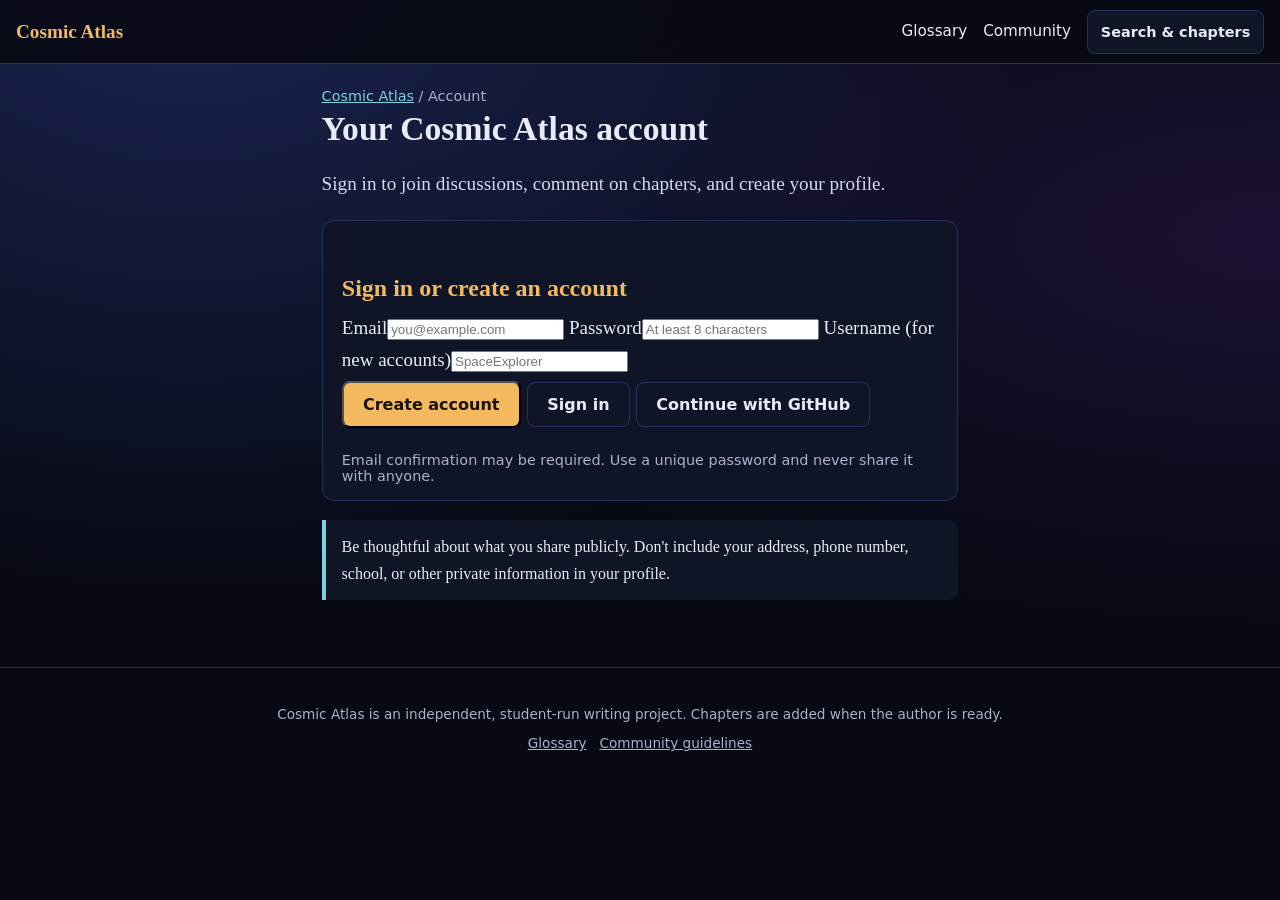
==== account.html @ 7e74278d "Add account sign-up and sign-in page" ====
<!doctype html>
<html lang="en"><head><meta charset="utf-8"><meta name="viewport" content="width=device-width,initial-scale=1"><title>Account | Cosmic Atlas</title><meta name="theme-color" content="#070a14"><link rel="stylesheet" href="style.css"></head><body>
<header id="top"></header><main>
<p class="crumb"><a href="index.html">Cosmic Atlas</a> / Account</p>
<h1>Your Cosmic Atlas account</h1>
<p class="lede">Sign in to join discussions, comment on chapters, and create your profile.</p>
<div class="box warn" id="config-warning" hidden>Account services are not configured yet. The site owner must create a Supabase project and add its public URL and publishable key in <code>supabase-config.js</code>, then run the database setup SQL.</div>
<section class="card" id="auth-panel">
<h2>Sign in or create an account</h2>
<label for="email">Email</label><input id="email" type="email" autocomplete="email" required placeholder="you@example.com">
<label for="password">Password</label><input id="password" type="password" autocomplete="current-password" minlength="8" required placeholder="At least 8 characters">
<label for="username">Username (for new accounts)</label><input id="username" type="text" autocomplete="nickname" maxlength="24" placeholder="SpaceExplorer">
<div class="actions"><button class="btn" id="signup" type="button">Create account</button><button class="btn alt" id="login" type="button">Sign in</button><button class="btn alt" id="github-login" type="button">Continue with GitHub</button></div>
<p id="auth-message" role="status" aria-live="polite"></p>
<p class="meta">Email confirmation may be required. Use a unique password and never share it with anyone.</p>
</section>
<section class="card" id="profile-panel" hidden>
<h2>Your profile</h2><p id="signed-in-as"></p>
<label for="profile-username">Public username</label><input id="profile-username" maxlength="24" autocomplete="nickname">
<label for="bio">Short bio</label><textarea id="bio" maxlength="240" rows="3" placeholder="What do you enjoy exploring in astronomy?"></textarea>
<div class="actions"><button class="btn" id="save-profile" type="button">Save profile</button><button class="btn alt" id="signout" type="button">Sign out</button></div><p id="profile-message" role="status" aria-live="polite"></p>
</section>
<div class="box">Be thoughtful about what you share publicly. Don't include your address, phone number, school, or other private information in your profile.</div>
</main><footer id="foot"></footer>
<script src="data.js"></script><script src="app.js"></script><script src="supabase-config.js"></script><script type="module" src="account.js"></script></body></html>
---- style.css ----
:root{--bg:#070a14;--panel:#0f1527;--line:#27325a;--text:#e9ecf6;--mute:#a9b2cb;--amber:#f3b95f;--cyan:#7fd0e0;--green:#8fe3a2;--violet:#c3b3ff}
*{box-sizing:border-box}
html{-webkit-text-size-adjust:100%}
@media(prefers-reduced-motion:no-preference){html{scroll-behavior:smooth}}
body{margin:0;background-color:var(--bg);background-image:radial-gradient(ellipse at 15% -10%,#1c2656 0,transparent 55%),radial-gradient(ellipse at 100% 30%,#1a1233 0,transparent 50%);background-repeat:no-repeat;color:var(--text);font:18px/1.7 Georgia,"Times New Roman",serif}
a{color:var(--cyan)}a:hover{color:var(--amber)}
:focus-visible{outline:3px solid var(--amber);outline-offset:2px}
.sr{position:absolute;left:-9999px}
header#top{position:sticky;top:0;z-index:10;display:flex;flex-wrap:wrap;align-items:center;gap:.6rem 1rem;padding:.6rem 1rem;background:#070a14ee;border-bottom:1px solid var(--line);font-family:system-ui,sans-serif}
.brand{font:700 1.2rem Georgia,serif;color:var(--amber);text-decoration:none;margin-right:auto}
.links{display:flex;gap:1rem;font-size:.95rem}.links a{color:var(--text);text-decoration:none}.links a:hover{color:var(--amber)}
#mb{font:600 .9rem system-ui,sans-serif;color:var(--text);background:var(--panel);border:1px solid var(--line);border-radius:8px;padding:.5rem .8rem;min-height:44px}
#menu{flex-basis:100%;max-height:75vh;overflow:auto;padding:.5rem 0 1rem}
#menu[hidden]{display:none}
#q{width:100%;font:1rem system-ui,sans-serif;padding:.7rem;border-radius:8px;border:1px solid var(--line);background:var(--panel);color:var(--text)}
#res{list-style:none;padding:0;margin:.5rem 0}#res li{padding:.4rem 0;border-bottom:1px solid var(--line);font-size:.95rem}#res small{color:var(--mute)}
#parts details{border-top:1px solid var(--line);padding:.3rem 0}#parts summary{cursor:pointer;font-weight:600;padding:.5rem 0;min-height:44px}
#parts ul{list-style:none;margin:0 0 .5rem;padding-left:.8rem;font-size:.95rem}#parts li{padding:.3rem 0}.soon{color:var(--mute)}
main{max-width:42rem;margin:0 auto;padding:1.5rem 1.1rem 3rem}
h1{font-size:2.1rem;line-height:1.2;margin:.3rem 0 .6rem}
h2{font-size:1.5rem;line-height:1.3;margin:2.2rem 0 .5rem;color:var(--amber)}
.crumb,.meta{font:.9rem system-ui,sans-serif;color:var(--mute);margin:0}
.lede{font-size:1.2rem;color:#d5daea}
.hero{padding:2.5rem 0 1rem}.hero h1{font-size:3rem;letter-spacing:.01em}
.tagline{font-size:1.35rem;font-style:italic;color:var(--amber);margin:0 0 1rem}
.btn{display:inline-block;font:600 1rem system-ui,sans-serif;background:var(--amber);color:#1a1205;text-decoration:none;padding:.75rem 1.2rem;border-radius:8px;margin:.3rem .4rem .3rem 0;min-height:44px}
.btn:hover{background:#ffd48a;color:#1a1205}.btn.alt{background:transparent;color:var(--text);border:1px solid var(--line)}
.card{background:var(--panel);border:1px solid var(--line);border-radius:12px;padding:1rem 1.2rem;margin:1rem 0}
.card h3{margin:.2rem 0}
.tag{display:inline-block;font:600 .75rem system-ui,sans-serif;padding:.1em .65em;border-radius:99px;border:1px solid;white-space:nowrap;line-height:1.6}
.obs{color:var(--green)}.est{color:var(--cyan)}.hyp{color:var(--amber)}.open{color:var(--violet)}
.legend{list-style:none;padding:0}.legend li{margin:.7rem 0;font-size:1rem}
#toc,#pn{font-family:system-ui,sans-serif;font-size:.95rem}
#toc details{background:var(--panel);border:1px solid var(--line);border-radius:10px;padding:.4rem 1rem;margin:1rem 0}
#toc summary{cursor:pointer;min-height:44px;line-height:44px;font-weight:600}#toc ol{margin:0 0 .6rem;padding-left:1.2rem}#toc li{padding:.2rem 0}
.pn{display:flex;gap:.8rem;justify-content:space-between;margin-top:2.5rem}.pn a{flex:1;border:1px solid var(--line);border-radius:10px;padding:.8rem;text-decoration:none;background:var(--panel)}.pn small{display:block;color:var(--mute)}.pn .nx{text-align:right}
.box{border-left:4px solid var(--cyan);background:var(--panel);padding:.8rem 1rem;border-radius:0 10px 10px 0;margin:1.2rem 0;font-size:1rem}
.box.warn{border-color:var(--violet)}
.tl{list-style:none;margin:1.5rem 0;padding:0 0 0 .2rem;border-left:2px solid var(--line)}
.tl li{position:relative;padding:0 0 1.3rem 1.3rem;font-size:1rem}
.tl li::before{content:"";position:absolute;left:-7px;top:.55rem;width:12px;height:12px;border-radius:50%;background:var(--amber)}
.tl b{display:block;font-family:system-ui,sans-serif;color:var(--amber)}
details.qa{border:1px solid var(--line);border-radius:10px;padding:.2rem 1rem;margin:.7rem 0;background:var(--panel)}details.qa summary{cursor:pointer;min-height:44px;line-height:1.5;padding:.6rem 0}
.refs{font-size:.95rem;font-family:system-ui,sans-serif;color:var(--mute)}.refs li{margin:.6rem 0;overflow-wrap:anywhere}
dl.g dt{font-weight:700;color:var(--amber);margin-top:1.2rem;font-family:system-ui,sans-serif}dl.g dd{margin:.2rem 0 0}
#setup{display:none}
footer{border-top:1px solid var(--line);padding:1.5rem 1rem;text-align:center;font:.85rem system-ui,sans-serif;color:var(--mute)}
footer a{color:var(--mute)}
@media(min-width:700px){body{font-size:19px}.hero h1{font-size:4rem}}
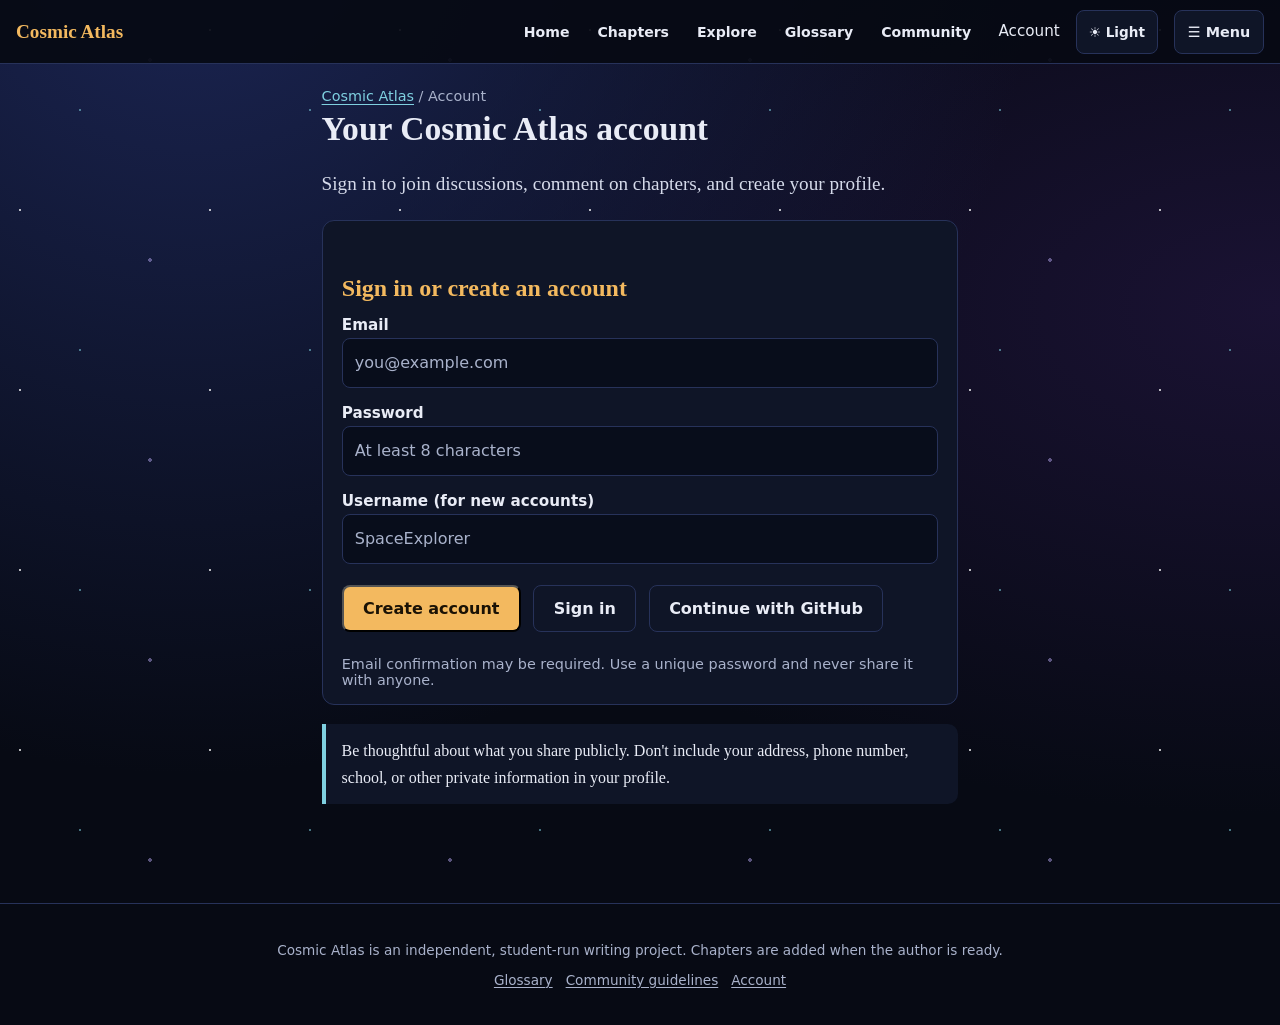
==== commit 479dc693: "Add skip navigation to account page" ====
--- a/account.html
+++ b/account.html
@@ -1,6 +1,6 @@
 <!doctype html>
 <html lang="en"><head><meta charset="utf-8"><meta name="viewport" content="width=device-width,initial-scale=1"><title>Account | Cosmic Atlas</title><meta name="theme-color" content="#070a14"><link rel="stylesheet" href="style.css"></head><body>
-<header id="top"></header><main>
+<a class="skip-link" href="#main-content">Skip to content</a><header id="top"></header><main id="main-content">
 <p class="crumb"><a href="index.html">Cosmic Atlas</a> / Account</p>
 <h1>Your Cosmic Atlas account</h1>
 <p class="lede">Sign in to join discussions, comment on chapters, and create your profile.</p>
--- a/style.css
+++ b/style.css
@@ -46,4 +46,778 @@
 #setup{display:none}
 footer{border-top:1px solid var(--line);padding:1.5rem 1rem;text-align:center;font:.85rem system-ui,sans-serif;color:var(--mute)}
 footer a{color:var(--mute)}
-@media(min-width:700px){body{font-size:19px}.hero h1{font-size:4rem}}+@media(min-width:700px){body{font-size:19px}.hero h1{font-size:4rem}}
+/* Account and community forms */
+label{display:block;font:600 .95rem system-ui,sans-serif;margin:.8rem 0 .25rem;color:var(--text)}
+input,textarea{display:block;width:100%;font:1rem/1.5 system-ui,sans-serif;color:var(--text);background:#080d1b;border:1px solid var(--line);border-radius:8px;padding:.75rem;margin:.25rem 0 1rem}
+textarea{resize:vertical;min-height:5rem}
+button:disabled{opacity:.5;cursor:not-allowed}
+.actions{display:flex;flex-wrap:wrap;gap:.4rem;margin:.8rem 0}
+.comment-list{border-top:1px solid var(--line);margin-top:1rem;padding-top:.5rem}
+.reply-form{border-top:1px solid var(--line);margin-top:.7rem;padding-top:.5rem}
+[hidden]{display:none!important}
+
+/* Images added inside chapter rich-text content */
+#chapter-body img{display:block;max-width:100%;height:auto;margin:1.2rem auto;border:1px solid var(--line);border-radius:12px;box-shadow:0 8px 28px #0005}
+#chapter-body figure{margin:1.5rem 0}
+#chapter-body figcaption{font:.9rem/1.5 system-ui,sans-serif;color:var(--mute);text-align:center;margin-top:.5rem}
+#chapter-body p:has(> img){margin:1.5rem 0}
+
+/* Phone-friendly chapter image helper */
+.photo-helper{font-family:system-ui,sans-serif;font-size:1rem}
+.photo-helper h2{margin-top:.3rem}
+.photo-helper label{margin:.8rem 0 .25rem}
+.photo-helper input,.photo-helper textarea{font-size:16px}
+.photo-helper .actions{align-items:center}
+.photo-helper .meta{overflow-wrap:anywhere}
+
+
+/* Subtle space-themed motion across Cosmic Atlas */
+@keyframes atlas-page-enter {
+  from { opacity: 0; transform: translateY(12px); }
+  to { opacity: 1; transform: translateY(0); }
+}
+@keyframes atlas-stars-drift {
+  from { background-position: 0 0, 35px 55px, 90px 20px; }
+  to { background-position: 0 180px, 35px 235px, 90px 200px; }
+}
+@keyframes atlas-glow {
+  0%, 100% { opacity: .45; }
+  50% { opacity: .8; }
+}
+@keyframes atlas-title-rise {
+  from { opacity: 0; transform: translateY(18px); filter: blur(3px); }
+  to { opacity: 1; transform: translateY(0); filter: blur(0); }
+}
+@media (prefers-reduced-motion: no-preference) {
+  body::before {
+    content: "";
+    position: fixed;
+    inset: 0;
+    z-index: -1;
+    pointer-events: none;
+    background-image:
+      radial-gradient(1px 1px at 20px 30px, #ffffffb8 99%, transparent),
+      radial-gradient(1px 1px at 80px 110px, #7fd0e088 99%, transparent),
+      radial-gradient(2px 2px at 150px 60px, #c3b3ff70 99%, transparent);
+    background-size: 190px 180px, 230px 240px, 300px 200px;
+    animation: atlas-stars-drift 48s linear infinite;
+  }
+  main { animation: atlas-page-enter .65s ease-out both; }
+  .hero h1, main > h1 { animation: atlas-title-rise .85s cubic-bezier(.2,.7,.2,1) both; }
+  .tagline { animation: atlas-page-enter .8s .12s ease-out both; }
+  .card, #plan > .card, #cms-chapters > .card {
+    transition: transform .22s ease, border-color .22s ease, box-shadow .22s ease;
+  }
+  .card:hover, #plan > .card:hover, #cms-chapters > .card:hover {
+    transform: translateY(-3px);
+    border-color: #52649a;
+    box-shadow: 0 12px 30px #0004;
+  }
+  .btn, button, .links a, #parts summary, a {
+    transition: color .18s ease, background-color .18s ease, border-color .18s ease, box-shadow .18s ease, transform .18s ease;
+  }
+  .btn:hover { transform: translateY(-2px); box-shadow: 0 6px 18px #0004; }
+  .brand:hover { text-shadow: 0 0 16px #f3b95f80; }
+  #chapter-body img { transition: transform .3s ease, box-shadow .3s ease; }
+  #chapter-body img:hover { transform: scale(1.012); box-shadow: 0 12px 34px #0007; }
+  #menu:not([hidden]) { animation: atlas-page-enter .2s ease-out both; }
+  .photo-helper { animation: atlas-glow 6s ease-in-out infinite; }
+}
+@media (prefers-reduced-motion: reduce) {
+  *, *::before, *::after {
+    animation-duration: .01ms !important;
+    animation-iteration-count: 1 !important;
+    scroll-behavior: auto !important;
+    transition-duration: .01ms !important;
+  }
+}
+
+
+/* Interactive cosmic timeline explorer */
+.cosmic-explorer{font-family:system-ui,sans-serif;overflow:hidden}
+.cosmic-explorer h2{margin-top:.2rem}
+.cosmic-explorer input[type=range]{accent-color:var(--amber);padding:0;margin:1rem 0;cursor:pointer}
+.cosmic-time-readout{display:flex;flex-wrap:wrap;justify-content:space-between;gap:.4rem 1rem;align-items:center;margin:.4rem 0 1rem}
+.cosmic-time-readout strong{font-size:1.15rem;color:var(--amber)}
+.cosmic-time-readout span{color:var(--cyan);font-weight:600}
+.cosmic-track{height:7px;background:#303b60;border-radius:99px;position:relative;margin:.8rem 0 .5rem}
+.cosmic-track>span{display:block;height:100%;width:0;background:linear-gradient(90deg,var(--violet),var(--cyan),var(--amber));border-radius:99px;transition:width .2s ease}
+.cosmic-track i{position:absolute;top:50%;width:9px;height:9px;border-radius:50%;background:var(--text);border:2px solid var(--bg);transform:translate(-50%,-50%)}
+.cosmic-milestones{display:flex;justify-content:space-between;gap:.3rem;font-size:.68rem;line-height:1.25;color:var(--mute)}
+.cosmic-milestones span{max-width:19%;text-align:center}
+@media(prefers-reduced-motion:no-preference){
+ .cosmic-explorer{animation:atlas-page-enter .7s .12s ease-out both}
+ .cosmic-time-readout strong{transition:color .2s ease}
+}
+
+/* Full-screen opening sequence */
+.atlas-intro{position:fixed;inset:0;z-index:9999;display:grid;place-items:center;overflow:hidden;background:radial-gradient(ellipse at 50% 45%,#182654 0%,#090e20 48%,#03050d 100%);color:#f4f5ff;font-family:system-ui,sans-serif;opacity:1;transition:opacity .65s ease,visibility .65s ease}
+.atlas-intro.intro-hide{opacity:0;visibility:hidden;pointer-events:none}
+.intro-content{position:relative;width:min(88vw,420px);height:300px;display:flex;flex-direction:column;align-items:center;justify-content:center}
+.intro-stars{position:absolute;inset:0;background-image:radial-gradient(2px 2px at 15% 20%,#fff 98%,transparent),radial-gradient(1px 1px at 72% 18%,#fff 98%,transparent),radial-gradient(2px 2px at 82% 72%,#9bdcff 98%,transparent),radial-gradient(1px 1px at 28% 82%,#fff 98%,transparent),radial-gradient(1px 1px at 55% 40%,#c3b3ff 98%,transparent);background-size:190px 180px;animation:intro-star-pan 18s linear infinite}
+.intro-planet{position:absolute;top:28px;width:92px;height:92px;border-radius:50%;background:radial-gradient(circle at 32% 28%,#b8e7ff 0,#527ab9 24%,#27376e 58%,#111832 100%);box-shadow:0 0 35px #6ab9ff88, inset -12px -8px 22px #05091b;animation:intro-planet-in 1.1s cubic-bezier(.16,.8,.3,1) both}
+.orbit{position:absolute;top:39px;width:140px;height:70px;border:1px solid #b9dfff9c;border-radius:50%;transform:rotate(-24deg);animation:intro-orbit 2.4s ease-in-out infinite}
+.orbit-two{width:170px;height:88px;transform:rotate(55deg);border-color:#c3b3ff77;animation-delay:.2s}
+.intro-title{position:absolute;top:158px;font-size:clamp(1.6rem,7vw,2.35rem);font-weight:800;letter-spacing:.19em;text-align:center;color:#f5c979;text-shadow:0 0 24px #f3b95f55;animation:intro-title-in .9s .35s both}
+.intro-subtitle{position:absolute;top:207px;color:#c7d5f4;font-size:.95rem;letter-spacing:.12em;animation:intro-title-in .9s .6s both}
+.intro-loading{position:absolute;top:250px;width:150px;height:2px;background:#ffffff25;overflow:hidden}
+.intro-loading span{display:block;width:45%;height:100%;background:#8fd9ed;box-shadow:0 0 12px #8fd9ed;animation:intro-load 1.6s ease-in-out infinite}
+.intro-skip{position:absolute;top:280px;background:transparent;border:1px solid #ffffff55;color:#e9ecf6;border-radius:20px;padding:.25rem .9rem;font: .8rem system-ui,sans-serif;cursor:pointer}
+@keyframes intro-star-pan{to{background-position:190px 180px}}
+@keyframes intro-planet-in{from{opacity:0;transform:scale(.25) rotate(-90deg)}to{opacity:1;transform:scale(1) rotate(0)}}
+@keyframes intro-orbit{0%,100%{transform:rotate(-24deg) scale(.9);opacity:.45}50%{transform:rotate(8deg) scale(1.08);opacity:1}}
+@keyframes intro-title-in{from{opacity:0;transform:translateY(12px);letter-spacing:.35em}to{opacity:1;transform:translateY(0);letter-spacing:.19em}}
+@keyframes intro-load{from{transform:translateX(-110%)}to{transform:translateX(340%)}}
+@media(prefers-reduced-motion:reduce){.atlas-intro{display:none}}
+
+/* Cinematic deep-space launch animation */
+.atlas-intro.atlas-cinematic{background:#02030b;isolation:isolate;perspective:900px;overflow:hidden;transition:opacity .85s ease,visibility .85s ease}.atlas-cinematic:before{content:"";position:absolute;inset:-30%;z-index:-1;background:radial-gradient(ellipse at 50% 55%,#182b61 0%,#090d27 35%,#02030b 70%);animation:cinema-universe 6s ease-in-out both}.cinema-nebula{position:absolute;width:85vw;height:70vw;max-height:650px;max-width:900px;filter:blur(55px);border-radius:50%;opacity:.42;mix-blend-mode:screen}.nebula-a{background:radial-gradient(ellipse,#5834a5 0%,#244f9d 28%,transparent 70%);left:-35%;top:5%;animation:nebula-drift 7s ease-in-out infinite alternate}.nebula-b{background:radial-gradient(ellipse,#087f9a 0%,#34276f 38%,transparent 72%);right:-38%;bottom:-5%;animation:nebula-drift 8s ease-in-out infinite alternate-reverse}.cinema-stars{position:absolute;inset:0;transform:scale(1.2);animation:star-zoom 5.6s cubic-bezier(.4,0,.8,1) both}.cinema-star{position:absolute;left:var(--x);top:var(--y);width:var(--d);height:var(--d);border-radius:50%;background:#fff;box-shadow:0 0 8px 2px #9bdcff88;animation:star-twinkle 1.8s var(--delay) ease-in-out infinite alternate}.cinema-streaks{position:absolute;inset:-50%;opacity:0;background:repeating-conic-gradient(from 0deg at 50% 50%,transparent 0deg,transparent 3deg,#a9dfff55 3.15deg,#fff0 3.45deg,transparent 5deg);mask-image:radial-gradient(ellipse,transparent 0%,#000 35%,transparent 68%);animation:warp-burst 5.6s ease-in both}.cinema-sun{position:absolute;width:28vmin;height:28vmin;max-width:230px;max-height:230px;border-radius:50%;left:50%;top:43%;transform:translate(-50%,-50%);background:radial-gradient(circle,#fff9d8 0%,#ffc46a 12%,#ef743f 34%,#9b3b74 55%,transparent 72%);filter:blur(2px);opacity:0;animation:sun-ignite 5.6s ease both}.cinema-planet-wrap{position:absolute;left:50%;top:43%;width:min(70vw,390px);aspect-ratio:1;transform:translate(-50%,-50%) scale(.12);opacity:0;animation:planet-arrive 5.6s cubic-bezier(.15,.65,.18,1) both}.cinema-planet{position:absolute;inset:8%;overflow:hidden;border-radius:50%;background:radial-gradient(circle at 28% 27%,#e9d5ff 0%,#8c79c9 13%,#405aa0 32%,#172b59 58%,#050b22 78%);box-shadow:inset -35px -15px 45px #01030e,inset 8px 5px 25px #ffffff70,0 0 35px #73b9ff88,0 0 100px #6554d288}.planet-cloud{position:absolute;inset:-20%;background:repeating-linear-gradient(155deg,transparent 0 18px,#b8b4ff55 20px,#6fe1f255 26px,transparent 35px);filter:blur(5px);transform:rotate(-25deg);animation:planet-clouds 12s linear infinite}.cinema-ring{position:absolute;left:-15%;top:37%;width:130%;height:28%;border:9px solid #d7c9ff9c;border-left-color:#82d8ff55;border-right-color:#fff7;border-radius:50%;transform:rotate(-19deg);box-shadow:0 0 18px #9c9dff77;animation:ring-appear 5.6s ease both}.cinema-flare{position:absolute;left:50%;top:43%;width:120vw;height:2px;transform:translate(-50%,-50%) scaleX(0);background:linear-gradient(90deg,transparent,#9deaff,#fff,#f3c4ff,transparent);box-shadow:0 0 25px 5px #a9dfff88;animation:flare-sweep 5.6s ease both}.cinema-copy{position:absolute;left:0;right:0;top:70%;text-align:center;padding:0 14px;animation:cinema-copy-in 5.6s ease both}.cinema-kicker{font-size:clamp(.58rem,2vw,.78rem);letter-spacing:.42em;color:#a8c9f5;font-weight:600;margin-bottom:10px}.cinema-title{font-size:clamp(2rem,9vw,4.5rem);font-weight:900;letter-spacing:.12em;line-height:1.05;color:#fff;text-shadow:0 0 18px #8dbfff,0 0 55px #7258d9;white-space:nowrap}.cinema-title span{color:#f2cb82}.cinema-sub{font-size:clamp(.62rem,2.2vw,.85rem);letter-spacing:.38em;color:#c8d8f4;margin-top:13px}.cinema-progress{position:absolute;bottom:12%;left:25%;width:50%;height:2px;background:#ffffff25;overflow:hidden}.cinema-progress i{display:block;width:30%;height:100%;background:#b9eaff;box-shadow:0 0 12px #83dfff;animation:cinema-progress 5.4s linear both}.atlas-cinematic .intro-skip{top:auto;bottom:5%;z-index:5;background:#ffffff0d;border-color:#ffffff55;padding:8px 18px;letter-spacing:.08em}@keyframes cinema-universe{0%{transform:scale(1.5);filter:brightness(.35)}45%{filter:brightness(1.15)}100%{transform:scale(1);filter:brightness(.85)}}@keyframes nebula-drift{from{transform:translate3d(-5%,3%,0) rotate(-12deg) scale(.8)}to{transform:translate3d(9%,-7%,0) rotate(14deg) scale(1.2)}}@keyframes star-zoom{0%{transform:scale(.5);opacity:0}15%{opacity:1}72%{transform:scale(2.5);opacity:1}100%{transform:scale(5);opacity:0}}@keyframes star-twinkle{from{opacity:.2;transform:scale(.65)}to{opacity:1;transform:scale(1.5)}}@keyframes warp-burst{0%,35%{opacity:0;transform:scale(.2) rotate(0)}55%{opacity:.9}100%{opacity:0;transform:scale(1.7) rotate(12deg)}}@keyframes sun-ignite{0%,20%{opacity:0;transform:translate(-50%,-50%) scale(.1)}38%{opacity:1;transform:translate(-50%,-50%) scale(1.3)}55%{opacity:.6;transform:translate(-50%,-50%) scale(1.8)}100%{opacity:0;transform:translate(-50%,-50%) scale(2.2)}}@keyframes planet-arrive{0%,22%{opacity:0;transform:translate(-50%,-50%) scale(.12) rotate(-30deg)}43%{opacity:1;transform:translate(-50%,-50%) scale(.72) rotate(8deg)}70%{transform:translate(-50%,-50%) scale(1.02) rotate(0)}100%{opacity:1;transform:translate(-50%,-50%) scale(.9) rotate(0)}}@keyframes planet-clouds{to{transform:rotate(335deg)}}@keyframes ring-appear{0%,38%{opacity:0;transform:rotate(-40deg) scale(.4)}60%,100%{opacity:.9;transform:rotate(-19deg) scale(1)}}@keyframes flare-sweep{0%,35%{opacity:0;transform:translate(-50%,-50%) scaleX(0)}48%{opacity:1;transform:translate(-50%,-50%) scaleX(1)}65%,100%{opacity:0;transform:translate(-50%,-50%) scaleX(.2)}}@keyframes cinema-copy-in{0%,52%{opacity:0;transform:translateY(28px);filter:blur(10px)}75%,100%{opacity:1;transform:translateY(0);filter:blur(0)}}@keyframes cinema-progress{from{transform:translateX(-120%)}to{transform:translateX(360%)}}@media(max-width:420px){.cinema-copy{top:68%}.cinema-title{letter-spacing:.06em}.cinema-kicker,.cinema-sub{letter-spacing:.22em}.cinema-planet-wrap{width:78vw}}
+
+/* Mobile performance tuning */
+@media(max-width:700px){.cinema-nebula{filter:blur(22px);opacity:.28;mix-blend-mode:normal}.nebula-a,.nebula-b{animation:none;transform:none}.cinema-stars{animation:star-zoom-mobile 5.6s ease both}.cinema-star{box-shadow:0 0 3px 1px #9bdcff66;animation:star-twinkle 2.6s var(--delay) ease-in-out infinite alternate}.cinema-streaks{display:none}.cinema-sun{filter:none}.cinema-planet{box-shadow:inset -18px -8px 22px #01030e,inset 4px 3px 12px #ffffff55,0 0 18px #73b9ff66}.planet-cloud{filter:none;animation-duration:24s}.cinema-ring{border-width:5px;box-shadow:0 0 8px #9c9dff55}.cinema-flare{box-shadow:0 0 10px 2px #a9dfff66}.cinema-title{text-shadow:0 0 10px #8dbfff,0 0 24px #7258d966}.cinema-copy{filter:none}}
+@keyframes star-zoom-mobile{0%{transform:scale(.8);opacity:0}15%{opacity:1}72%{transform:scale(1.65);opacity:1}100%{transform:scale(2.2);opacity:0}}
+@media(max-width:380px){.cinema-planet-wrap{width:72vw}.cinema-copy{top:67%}.cinema-title{font-size:1.85rem}}
+
+/* Accessible light theme */
+#theme-toggle{font:600 .85rem system-ui,sans-serif;color:var(--text);background:var(--panel);border:1px solid var(--line);border-radius:8px;padding:.5rem .75rem;min-height:44px;cursor:pointer}
+html[data-theme="light"]{color-scheme:light;--bg:#f5f7fc;--panel:#ffffff;--line:#d7deeb;--text:#202b40;--mute:#65718a;--amber:#9a5b08;--cyan:#087c98;--green:#237a45;--violet:#6850a5}
+html[data-theme="light"] body{background-color:var(--bg);background-image:radial-gradient(ellipse at 15% -10%,#dce8ff 0,transparent 55%),radial-gradient(ellipse at 100% 30%,#eee5ff 0,transparent 50%);color:var(--text)}
+html[data-theme="light"] header#top{background:#ffffffed}
+html[data-theme="light"] .links a{color:var(--text)}
+html[data-theme="light"] #mb,html[data-theme="light"] #theme-toggle{color:var(--text);background:#fff;border-color:var(--line)}
+html[data-theme="light"] #q,html[data-theme="light"] input,html[data-theme="light"] textarea{color:var(--text);background:#fff;border-color:var(--line)}
+html[data-theme="light"] .lede{color:#46536b}
+html[data-theme="light"] .card,html[data-theme="light"] #toc details,html[data-theme="light"] .pn a,html[data-theme="light"] details.qa{background:var(--panel);border-color:var(--line)}
+html[data-theme="light"] .box{background:#eaf2fa}
+html[data-theme="light"] footer{border-color:var(--line)}
+html[data-theme="light"] footer a{color:var(--mute)}
+html[data-theme="light"] .cosmic-track{background:#dbe2ef}
+html[data-theme="light"] .cosmic-track i{border-color:var(--bg)}
+html[data-theme="light"] .photo-helper{background:#fff}
+html[data-theme="light"] .soon{color:var(--mute)}
+
+
+
+/* Lightweight daylight theme */
+body,header#top,.card,#toc details,.pn a,details.qa,#theme-toggle{
+  transition:background-color .2s ease,color .2s ease,border-color .2s ease;
+}
+html[data-theme="light"] body{
+  background-color:var(--bg);
+  background-image:radial-gradient(ellipse at 12% 0%,#d8eaff 0,transparent 48%),radial-gradient(ellipse at 92% 22%,#f1e3ff 0,transparent 48%),linear-gradient(145deg,#f8fbff,#f1f5ff 55%,#fff9f0);
+  background-size:100% 100%;
+  animation:none;
+}
+html[data-theme="light"] body::before{
+  background-image:radial-gradient(2px 2px at 20px 30px,#8aa9d844 98%,transparent),radial-gradient(1px 1px at 80px 110px,#b49bd966 98%,transparent),radial-gradient(2px 2px at 150px 60px,#e4b66c66 98%,transparent);
+  background-size:260px 220px,310px 270px,370px 290px;
+  animation:none;filter:none;
+}
+html[data-theme="light"] header#top{box-shadow:0 3px 12px #8ca8d512;backdrop-filter:none}
+html[data-theme="light"] .card,html[data-theme="light"] #toc details,html[data-theme="light"] details.qa{box-shadow:0 4px 14px #8298bd0d}
+html[data-theme="light"] .card:hover{box-shadow:0 6px 16px #8298bd18;transform:none}
+#theme-toggle{position:relative;overflow:hidden}
+#theme-toggle::after{content:"";position:absolute;width:30px;height:30px;right:7px;top:50%;border-radius:50%;background:radial-gradient(circle,#ffe8a3 0 22%,#ffd16b44 48%,transparent 72%);opacity:0;transform:translateY(-50%);transition:opacity .2s ease;pointer-events:none}
+html[data-theme="light"] #theme-toggle::after{opacity:1}
+
+/* A bright sunrise version of the opening sequence in light mode */
+html[data-theme="light"] .atlas-intro.atlas-cinematic{
+  background:radial-gradient(ellipse at 50% 42%,#fff8e8 0%,#e8f2ff 48%,#d9e4fa 100%);
+  color:#243653;
+}
+html[data-theme="light"] .atlas-cinematic:before{
+  background:radial-gradient(ellipse at 50% 55%,#fff0c9 0%,#d6e7ff 38%,#e9e1fa 72%);
+}
+html[data-theme="light"] .cinema-nebula{opacity:.5;mix-blend-mode:multiply;filter:blur(38px)}
+html[data-theme="light"] .nebula-a{background:radial-gradient(ellipse,#ffd98c 0%,#f5b9a8 30%,transparent 72%)}
+html[data-theme="light"] .nebula-b{background:radial-gradient(ellipse,#9edce8 0%,#c6b5f0 38%,transparent 72%)}
+html[data-theme="light"] .cinema-star{background:#647da7;box-shadow:0 0 5px 1px #829ac855}
+html[data-theme="light"] .cinema-sun{background:radial-gradient(circle,#fff 0%,#fff0b5 18%,#ffc66d 42%,#f49a78 60%,transparent 74%);filter:none}
+html[data-theme="light"] .cinema-planet{background:radial-gradient(circle at 28% 27%,#fff2c9 0%,#f2b879 14%,#7bb7cf 38%,#426a9d 68%,#263c68 86%);box-shadow:inset -28px -12px 34px #1b315b55,inset 8px 5px 22px #ffffffbb,0 0 32px #85bde888,0 0 75px #f5c88b66}
+html[data-theme="light"] .planet-cloud{background:repeating-linear-gradient(155deg,transparent 0 18px,#fff9df88 20px,#a8e3e888 26px,transparent 35px)}
+html[data-theme="light"] .cinema-ring{border-color:#d4a96dcc;border-left-color:#75bcd988;border-right-color:#fff9;box-shadow:0 0 16px #93b8dc88}
+html[data-theme="light"] .cinema-flare{background:linear-gradient(90deg,transparent,#b5d8f5,#fff,#ffe1a7,transparent);box-shadow:0 0 20px 4px #a9c9e888}
+html[data-theme="light"] .cinema-kicker{color:#607b9e}
+html[data-theme="light"] .cinema-title{color:#263b5e;text-shadow:0 2px 16px #ffffff,0 0 35px #9dbce8}
+html[data-theme="light"] .cinema-title span{color:#b77736}
+html[data-theme="light"] .cinema-sub{color:#63799a}
+html[data-theme="light"] .cinema-progress{background:#7189aa33}
+html[data-theme="light"] .cinema-progress i{background:#8abbdc;box-shadow:0 0 10px #8abbdc}
+html[data-theme="light"] .atlas-cinematic .intro-skip{color:#344967;background:#ffffff88;border-color:#8299b766}
+@media(max-width:700px){
+  html[data-theme="light"] .cinema-nebula{filter:blur(20px);opacity:.32}
+  html[data-theme="light"] .cinema-planet{box-shadow:inset -16px -7px 20px #1b315b55,inset 4px 3px 12px #ffffff99,0 0 16px #85bde866}
+}
+@media(prefers-reduced-motion:reduce){
+  body,header#top,.card,#toc details,.pn a,details.qa,#theme-toggle{transition:none}
+}
+
+
+/* Reddit-style community directory and group pages */
+.community-grid{display:grid;grid-template-columns:repeat(auto-fit,minmax(min(100%,16rem),1fr));gap:.8rem}
+.community-card{margin:0;display:flex;flex-direction:column;align-items:flex-start;min-width:0}
+.community-card h3{overflow-wrap:anywhere}
+.community-card .meta{margin-top:auto;padding:.4rem 0}
+#group-header h2{margin-top:.2rem}
+#group-header .btn{margin-top:.5rem}
+#group-view{margin-top:1rem}
+#community-form,#discussion-form{max-width:100%}
+#community-form button,#discussion-form button{margin-top:.2rem}
+#general-feed .card,#community-app .card{overflow-wrap:anywhere}
+
+.community-search{max-width:42rem;margin:1rem 0 0}
+.community-search-row{display:flex;gap:.55rem;align-items:center;flex-wrap:wrap}
+.community-search-row input{flex:1 1 13rem;min-width:0}
+#community-search-summary{min-height:1.3em;margin:.5rem 0 1rem}
+@media(max-width:480px){.community-search-row .btn{flex:1}}
+
+
+/* User-created community tags */
+.tag-picker{border:1px solid var(--line);border-radius:10px;padding:.7rem 1rem;margin:1rem 0}
+.tag-picker legend{font-weight:700;color:var(--amber)}
+.tag-create-row{display:flex;gap:.55rem;align-items:center;flex-wrap:wrap}
+.tag-create-row input{flex:1 1 12rem;min-width:0}
+.tag-list,.post-tags{display:flex;gap:.45rem;flex-wrap:wrap;margin:.7rem 0}
+.community-tag{display:inline-block;border:1px solid var(--line);border-radius:99px;padding:.12rem .65rem;font:600 .8rem system-ui,sans-serif;color:var(--cyan)}
+.tag-option{display:inline-flex;align-items:center;gap:.3rem;margin:.25rem .7rem .25rem 0;font:.9rem system-ui,sans-serif}
+.tag-option input{width:auto;min-height:auto}
+
+
+/* Gentle ambient motion for the light theme */
+@keyframes atlas-daylight-drift{
+  0%{background-position:0 0,0 0,0 0;opacity:.48}
+  50%{background-position:90px 70px,-65px 85px,45px -35px;opacity:.72}
+  100%{background-position:180px 140px,-130px 170px,90px -70px;opacity:.48}
+}
+@keyframes atlas-daylight-glow{
+  0%,100%{background-position:12% 0%,92% 22%,0 0}
+  50%{background-position:18% 8%,84% 30%,0 0}
+}
+@media(prefers-reduced-motion:no-preference){
+  html[data-theme="light"] body{
+    animation:atlas-daylight-glow 24s ease-in-out infinite;
+    background-size:140% 140%,140% 140%,100% 100%;
+  }
+  html[data-theme="light"] body::before{
+    animation:atlas-daylight-drift 65s linear infinite;
+    will-change:background-position,opacity;
+  }
+  html[data-theme="light"] .card,
+  html[data-theme="light"] #toc details,
+  html[data-theme="light"] details.qa{
+    transition:transform .25s ease,box-shadow .25s ease,border-color .25s ease;
+  }
+}
+@media(hover:hover) and (prefers-reduced-motion:no-preference){
+  html[data-theme="light"] .card:hover,
+  html[data-theme="light"] #toc details:hover,
+  html[data-theme="light"] details.qa:hover{
+    transform:translateY(-2px);
+    border-color:#b8c9e4;
+    box-shadow:0 9px 22px #8298bd20;
+  }
+}
+@media(prefers-reduced-motion:reduce){
+  html[data-theme="light"] body,
+  html[data-theme="light"] body::before{animation:none!important}
+}
+
+
+/* Fast, distinct micro-interactions for everyday actions */
+@keyframes atlas-action-pop {
+  0% { transform:scale(1); filter:brightness(1); }
+  38% { transform:scale(.965); filter:brightness(1.12); }
+  100% { transform:scale(1); filter:brightness(1); }
+}
+@keyframes atlas-action-glint {
+  0% { box-shadow:0 0 0 0 #7fd0e000; }
+  45% { box-shadow:0 0 0 4px #7fd0e033; }
+  100% { box-shadow:0 0 0 0 #7fd0e000; }
+}
+@keyframes atlas-content-arrive {
+  from { opacity:0; transform:translateY(7px); }
+  to { opacity:1; transform:translateY(0); }
+}
+@media(prefers-reduced-motion:no-preference) {
+  .atlas-action-pop { animation:atlas-action-pop .32s ease-out; }
+  .atlas-action-glint { animation:atlas-action-glint .42s ease-out; }
+  button:active, .btn:active, #mb:active, #theme-toggle:active {
+    transform:scale(.97);
+  }
+  input:focus, textarea:focus, select:focus {
+    border-color:var(--cyan);
+    box-shadow:0 0 0 3px #7fd0e022;
+    transition:border-color .18s ease,box-shadow .18s ease;
+  }
+  details[open] > :not(summary) {
+    animation:atlas-content-arrive .28s ease-out both;
+  }
+  .community-card:active, .pn a:active {
+    transform:scale(.99);
+  }
+}
+@media(prefers-reduced-motion:reduce) {
+  .atlas-action-pop,.atlas-action-glint { animation:none!important; }
+}
+
+
+/* Compact 1.25-second Cosmic Atlas opening */
+.atlas-intro.atlas-cinematic{
+  background:radial-gradient(ellipse at 50% 45%,#182654 0%,#090e20 58%,#03050d 100%);
+  perspective:none;
+  transition:opacity .28s ease,visibility .28s ease;
+}
+.atlas-intro.atlas-cinematic:before{animation:none;inset:0;opacity:.55}
+.mini-opening-orbit{
+  position:absolute;top:calc(50% - 66px);left:50%;width:46px;height:46px;
+  transform:translateX(-50%);border:1px solid #9bdcffaa;border-radius:50%;
+  animation:mini-orbit-in .65s cubic-bezier(.2,.8,.2,1) both;
+}
+.mini-opening-orbit:before{
+  content:"";position:absolute;inset:7px;border-radius:50%;
+  background:radial-gradient(circle at 30% 25%,#fff2bd,#8e9fe8 38%,#354779 75%);
+  box-shadow:0 0 18px #7fd0e066;
+}
+.mini-opening-orbit span{
+  position:absolute;left:-5px;top:17px;width:54px;height:12px;
+  border:1px solid #f3c77a;border-radius:50%;transform:rotate(-24deg);
+}
+.mini-opening-title{
+  position:absolute;top:calc(50% - 7px);width:100%;text-align:center;
+  font:800 clamp(1.35rem,6vw,1.8rem)/1.2 system-ui,sans-serif;
+  letter-spacing:.12em;color:#f4f5ff;animation:mini-title-in .48s .12s both;
+}
+.mini-opening-title b{color:#f3c77a}
+.mini-opening-sub{
+  position:absolute;top:calc(50% + 29px);width:100%;text-align:center;
+  font: .78rem system-ui,sans-serif;letter-spacing:.12em;color:#b9cbed;
+  animation:mini-title-in .42s .2s both;
+}
+/* The homepage now uses the full cinematic launch sequence. */
+html[data-theme="light"] .atlas-intro.atlas-cinematic{
+  background:radial-gradient(ellipse at 50% 45%,#fff8e8 0%,#e8f2ff 58%,#d9e4fa 100%);
+}
+html[data-theme="light"] .mini-opening-title{color:#263b5e}
+html[data-theme="light"] .mini-opening-sub{color:#63799a}
+@keyframes mini-orbit-in{
+  from{opacity:0;transform:translateX(-50%) scale(.55) rotate(-30deg)}
+  to{opacity:1;transform:translateX(-50%) scale(1) rotate(0)}
+}
+@keyframes mini-title-in{
+  from{opacity:0;transform:translateY(6px)}
+  to{opacity:1;transform:translateY(0)}
+}
+@media(prefers-reduced-motion:reduce){.atlas-intro.atlas-cinematic{display:none}}
+
+
+/* Cosmic Atlas immersive homepage */
+.home-cosmic{max-width:1180px;padding-top:1rem}
+.cosmic-hero{position:relative;display:grid;grid-template-columns:minmax(0,1fr) minmax(280px,.9fr);align-items:center;gap:1rem;min-height:570px;padding:2rem 0 4rem;isolation:isolate}
+.cosmic-hero:before{content:"";position:absolute;z-index:-2;inset:-2rem -6vw 1rem;border:1px solid #6c80bd22;border-radius:28px;background:radial-gradient(ellipse at 70% 35%,#30245d88,transparent 40%),radial-gradient(ellipse at 18% 70%,#124c6a55,transparent 50%),linear-gradient(135deg,#0b1024,#080a16 70%);box-shadow:inset 0 0 80px #18265433}
+.hero-copy{position:relative;z-index:2;padding:1.2rem 0}
+.hero-copy .meta,.eyebrow{font:700 .72rem/1.5 system-ui,sans-serif;letter-spacing:.19em;color:var(--cyan)}
+.hero-copy h1{font-size:clamp(3.2rem,8vw,6.5rem);letter-spacing:-.055em;line-height:.98;margin:1rem 0}
+.hero-copy h1 span{display:block;color:var(--amber);text-shadow:0 0 35px #f3b95f26}
+.hero-copy>p:not(.meta):not(.tagline){max-width:38rem;color:#c4cde4;font-size:1.08rem}
+.hero-copy .tagline{font:500 clamp(1.1rem,2.4vw,1.55rem)/1.4 Georgia,serif;color:#d8c7ff}
+.hero-actions{display:flex;flex-wrap:wrap;gap:.45rem;margin:1.3rem 0}
+.hero-pills{display:flex;flex-wrap:wrap;gap:.5rem}
+.hero-pills span{font:600 .72rem system-ui,sans-serif;color:#aab8d8;border:1px solid #6576a844;border-radius:99px;padding:.32rem .7rem}
+.hero-visual{height:390px;position:relative;display:grid;place-items:center;overflow:hidden;isolation:isolate}
+.hero-visual:before{content:"";position:absolute;inset:5%;border-radius:50%;background:radial-gradient(circle,#15254b55,transparent 68%);filter:blur(12px)}
+.nebula{position:absolute;width:76%;height:48%;border-radius:50%;filter:blur(28px);opacity:.6;mix-blend-mode:screen}
+.nebula-one{background:linear-gradient(120deg,#6a3fc2,#2582b4 55%,transparent);transform:rotate(-35deg);animation:nebula-float 12s ease-in-out infinite alternate}
+.nebula-two{background:linear-gradient(30deg,#c45a9a,#4534a0 55%,transparent);transform:rotate(30deg) translate(12%,18%);opacity:.38;animation:nebula-float 15s ease-in-out infinite alternate-reverse}
+.hero-planet{position:relative;width:clamp(145px,20vw,230px);aspect-ratio:1;border-radius:50%;z-index:2;background:radial-gradient(circle at 30% 24%,#f0d9ff 0,#9c9ae5 10%,#5367ae 30%,#263d78 55%,#080e2b 78%);box-shadow:inset -32px -20px 36px #020514, inset 10px 7px 24px #ffffff75,0 0 38px #72c7ff88,0 0 95px #6653d977;animation:planet-float 7s ease-in-out infinite}
+.hero-planet i{position:absolute;inset:10%;border-radius:50%;background:repeating-linear-gradient(160deg,transparent 0 15px,#d4caff25 17px,#77d8ee3d 22px,transparent 28px);filter:blur(3px);transform:rotate(-12deg)}
+.planet-ring{position:absolute;width:82%;height:27%;border:7px solid #d9d2ffb8;border-left-color:#80dcff55;border-right-color:#fff8;border-radius:50%;transform:rotate(-22deg);z-index:3;box-shadow:0 0 18px #9c9dff55}
+.planet-orbit{position:absolute;width:95%;height:55%;border:1px solid #8ddcff2a;border-radius:50%;transform:rotate(-27deg)}
+.orbit-b{width:76%;height:83%;transform:rotate(48deg);border-color:#c3b3ff22}
+.planet-label{position:absolute;z-index:4;font:700 .62rem system-ui,sans-serif;letter-spacing:.16em;color:#d8e7ff;text-shadow:0 2px 8px #000}
+.label-one{top:12%;right:1%}.label-two{bottom:13%;left:0;color:#f3c77a}
+.hero-bottomline{position:absolute;bottom:1.3rem;left:0;right:0;display:flex;align-items:center;gap:.8rem;font:700 .65rem system-ui,sans-serif;letter-spacing:.18em;color:#8999c2}
+.hero-bottomline i{height:1px;flex:1;background:linear-gradient(90deg,#7fd0e077,transparent)}
+.cosmic-stats{display:grid;grid-template-columns:repeat(3,minmax(0,1fr));gap:1rem;margin:0 0 3.5rem}
+.cosmic-stat{padding:1.1rem 1.25rem;border-top:1px solid #6076a855;background:linear-gradient(140deg,#121a32aa,#0a0d1b88);border-radius:0 0 12px 12px}
+.cosmic-stat strong{display:block;font:800 clamp(1.5rem,3vw,2.3rem)/1.2 system-ui,sans-serif;color:var(--amber);letter-spacing:-.04em}
+.cosmic-stat span{display:block;color:var(--mute);font: .88rem/1.5 system-ui,sans-serif;margin-top:.35rem}
+.home-section{margin:4rem 0}
+.section-heading{display:flex;justify-content:space-between;align-items:end;gap:1rem;margin-bottom:1.2rem}
+.section-heading h2,.principles h2{margin:.2rem 0;font-size:clamp(1.8rem,4vw,2.6rem);color:var(--text);letter-spacing:-.035em}
+.section-heading>p{max-width:24rem;margin:.4rem 0;color:var(--mute);font: .92rem/1.5 system-ui,sans-serif}
+.feature-grid{display:grid;grid-template-columns:repeat(3,minmax(0,1fr));gap:1rem}
+.feature-card{display:flex;flex-direction:column;min-height:230px;padding:1.2rem;border:1px solid var(--line);border-radius:16px;text-decoration:none;color:var(--text);background:linear-gradient(145deg,#171b35,#0c1020);transition:transform .25s,border-color .25s,box-shadow .25s}
+.feature-card:hover{transform:translateY(-5px);border-color:#7c8dc1;box-shadow:0 16px 38px #0005;color:var(--text)}
+.feature-purple{background:radial-gradient(ellipse at 100% 0%,#573b8a55,transparent 60%),#101327}
+.feature-blue{background:radial-gradient(ellipse at 100% 0%,#1b719455,transparent 60%),#101327}
+.feature-gold{background:radial-gradient(ellipse at 100% 0%,#8c632b55,transparent 60%),#101327}
+.feature-icon{font-size:1.7rem;color:var(--cyan)}.feature-card h3{font-size:1.3rem;margin:.8rem 0 .2rem}.feature-card p{color:var(--mute);font: .92rem/1.6 system-ui,sans-serif;margin:.3rem 0 1.2rem}
+.feature-arrow{margin-top:auto;font:700 .8rem system-ui,sans-serif;color:var(--amber)}
+.cosmic-explorer{padding:clamp(1.1rem,4vw,2rem);border-color:#43527f;background:radial-gradient(ellipse at 95% 0%,#293b7055,transparent 48%),linear-gradient(140deg,#121a31,#090d1a);box-shadow:0 18px 50px #0003}
+.cosmic-explorer h2{color:var(--text);font-size:clamp(1.8rem,4vw,2.6rem);margin:.3rem 0}
+.cosmic-explorer>p:not(.eyebrow){max-width:55rem;color:var(--mute);font: .95rem/1.65 system-ui,sans-serif}
+.cosmic-time-readout{margin-top:1.4rem}.cosmic-time-readout strong{font-size:1.25rem;color:#f3c77a}.cosmic-time-readout span{font-size:.86rem}
+.cosmic-track{height:5px;margin:1.1rem 0 .5rem;background:#ffffff1c}
+.cosmic-track>span{background:linear-gradient(90deg,#8f7bff,#70d9e7,#f3c77a)}
+.cosmic-track i{width:8px;height:8px;background:#d9eaff;border:1px solid #111a33}
+.timeline-label{font-size:.82rem;color:var(--mute)}
+#cosmic-time-slider{accent-color:var(--cyan);padding:0;margin:.8rem 0 1rem;cursor:pointer}
+.cosmic-milestones{font: .68rem/1.4 system-ui,sans-serif}
+.timeline-description{min-height:3.2rem;padding:.9rem 1rem;border-left:2px solid var(--cyan);background:#ffffff07;border-radius:0 8px 8px 0}
+.text-link{display:inline-block;margin-top:.5rem;font:700 .88rem system-ui,sans-serif;text-decoration:none;color:var(--cyan)}
+.plan-grid{display:grid;grid-template-columns:repeat(3,minmax(0,1fr));gap:.8rem}
+.plan-grid>.card{margin:0;min-height:130px;background:linear-gradient(145deg,#121a31,#0a0d1a)}
+.plan-grid>.card h3{font-size:1rem;color:#dce4fa}.plan-grid>.card p{font: .85rem/1.5 system-ui,sans-serif;color:var(--mute)}
+.community-banner{display:flex;justify-content:space-between;align-items:center;gap:1.5rem;padding:clamp(1.2rem,4vw,2rem);border:1px solid #61518c88;border-radius:18px;background:radial-gradient(ellipse at 100% 0%,#533b8055,transparent 55%),linear-gradient(120deg,#14152c,#0a0e1d)}
+.community-banner h3{font-size:clamp(1.3rem,3vw,1.8rem);margin:0;color:#eee7ff}.community-banner p{max-width:45rem;color:var(--mute);font: .94rem/1.6 system-ui,sans-serif}
+.empty-library{padding:2rem 1.2rem;text-align:center;border:1px dashed #52618b;border-radius:16px;background:#ffffff04}
+.empty-library>span{font-size:2rem;color:var(--amber)}.empty-library h3{margin:.5rem 0}.empty-library p{max-width:38rem;margin:auto;color:var(--mute);font: .92rem/1.6 system-ui,sans-serif}
+.principles{margin:4rem 0 1rem;padding:clamp(1.4rem,5vw,3rem);border-radius:20px;background:radial-gradient(ellipse at 100% 0%,#1d4b5c55,transparent 50%),linear-gradient(135deg,#101b2b,#0a0d18);border:1px solid #31516a}
+.principles>p:not(.eyebrow){max-width:54rem;color:#c3cee2}
+@keyframes nebula-float{from{translate:-3% -2%;scale:.92}to{translate:4% 5%;scale:1.08}}
+@keyframes planet-float{0%,100%{translate:0 0}50%{translate:0 -9px}}
+@media(min-width:700px){.home-cosmic{padding-top:1.5rem}.cosmic-hero{padding-left:1.5rem;padding-right:1.5rem}.cosmic-hero:before{inset:-1rem 0 1rem}}
+@media(max-width:700px){.cosmic-hero{grid-template-columns:1fr;gap:0;padding-top:1.2rem;min-height:0}.hero-copy{padding:.8rem .2rem 0}.hero-visual{height:290px;grid-row:2}.hero-bottomline{bottom:.4rem}.cosmic-stats{gap:.5rem}.cosmic-stat{padding:.8rem .65rem}.cosmic-stat span{font-size:.75rem}.feature-grid{grid-template-columns:1fr}.feature-card{min-height:170px}.plan-grid{grid-template-columns:repeat(2,minmax(0,1fr))}.section-heading{display:block}.section-heading>p{margin-top:.6rem}.community-banner{align-items:flex-start;flex-direction:column}.hero-copy h1{font-size:clamp(3.3rem,16vw,5rem)}}
+@media(max-width:390px){.cosmic-stats{grid-template-columns:1fr}.cosmic-stat{display:flex;align-items:center;justify-content:space-between;gap:.7rem}.cosmic-stat span{text-align:right;max-width:58%}.plan-grid{grid-template-columns:1fr}.cosmic-milestones{font-size:.58rem}.hero-visual{height:250px}}
+@media(prefers-reduced-motion:reduce){.nebula,.hero-planet,.planet-ring,.planet-orbit{animation:none!important}.feature-card{transition:none}}
+
+
+/* Interactive solar system */
+.solar-layout{display:grid;grid-template-columns:minmax(0,1.15fr) minmax(260px,.85fr);gap:1rem;align-items:stretch}
+.solar-stage{position:relative;min-height:370px;display:grid;place-items:center;overflow:hidden;border:1px solid #344064;border-radius:18px;background:radial-gradient(ellipse at center,#172044 0,#090d1c 65%,#050711 100%)}
+.solar-stage:before{content:"";position:absolute;inset:0;opacity:.55;background-image:radial-gradient(1px 1px at 20% 20%,#fff 99%,transparent),radial-gradient(1px 1px at 75% 35%,#c3b3ff 99%,transparent),radial-gradient(2px 2px at 35% 80%,#7fd0e0 99%,transparent);background-size:110px 120px,160px 150px,220px 200px}
+.sun-core{position:absolute;width:30px;height:30px;border-radius:50%;z-index:3;background:radial-gradient(circle at 30% 30%,#fff3bd,#ffba4a 45%,#ff712c 75%);box-shadow:0 0 20px #ffb34f,0 0 55px #ff8b2e88}
+.solar-orbit{position:absolute;left:50%;top:50%;border:1px solid #9caed02b;border-radius:50%;transform:translate(-50%,-50%)}
+/* Planets travel around the Sun at different orbital speeds; inner worlds move faster. */
+.solar-orbit{animation:solar-revolution var(--orbit-duration,60s) linear infinite;will-change:transform}
+.mercury-orbit{--orbit-duration:7600522s}.venus-orbit{--orbit-duration:19414166s}.earth-orbit{--orbit-duration:31558118s}.mars-orbit{--orbit-duration:59355072s}.jupiter-orbit{--orbit-duration:374335776s}.saturn-orbit{--orbit-duration:929596608s}.uranus-orbit{--orbit-duration:2651486400s}.neptune-orbit{--orbit-duration:5199724800s}
+@keyframes solar-revolution{from{transform:translate(-50%,-50%) rotate(0deg)}to{transform:translate(-50%,-50%) rotate(360deg)}}
+.solar-orbit .planet{position:absolute;left:50%;top:0;display:block;border-radius:50%;transform:translate(-50%,-50%);box-shadow:0 0 9px #ffffff44}
+.mercury-orbit{width:60px;height:60px}.venus-orbit{width:88px;height:88px}.earth-orbit{width:120px;height:120px}.mars-orbit{width:153px;height:153px}.jupiter-orbit{width:200px;height:200px}.saturn-orbit{width:248px;height:248px}.uranus-orbit{width:290px;height:290px}.neptune-orbit{width:332px;height:332px}
+.mercury{width:5px;height:5px;background:#b7b3ae}.venus{width:7px;height:7px;background:#e3c28b}.earth{width:8px;height:8px;background:linear-gradient(130deg,#6bd6ff 0 35%,#4dba78 36% 58%,#1b4b8c 59%)}.mars{width:6px;height:6px;background:#d66c4e}.jupiter{width:15px;height:15px;background:repeating-linear-gradient(0deg,#d8ad83 0 2px,#a96d50 3px 4px)}.saturn{width:12px;height:12px;background:#e5d0a0}.uranus{width:9px;height:9px;background:#8ee1e8}.neptune{width:9px;height:9px;background:#4b75f4}
+.saturn-orbit .planet:after{content:"";position:absolute;left:50%;top:50%;width:21px;height:7px;border:2px solid #d7c8a1;border-radius:50%;transform:translate(-50%,-50%) rotate(-20deg)}
+.solar-notice{position:absolute;bottom:.7rem;left:0;right:0;text-align:center;font: .68rem system-ui,sans-serif;color:#8c9abd}
+.solar-info{padding:1.2rem;border:1px solid #344064;border-radius:18px;background:linear-gradient(145deg,#141b32,#090d1b)}
+.solar-info h3{font-size:2rem;margin:.3rem 0;color:#f3c77a}
+.solar-info>p:not(.eyebrow){color:#c3cee2;font: .95rem/1.65 system-ui,sans-serif;min-height:5rem}
+.solar-info dl{display:grid;grid-template-columns:1fr 1fr;gap:.7rem;margin:1rem 0}
+.solar-info dl div{padding:.7rem;background:#ffffff07;border-radius:10px}
+.solar-info dt{font: .72rem system-ui,sans-serif;color:var(--mute);text-transform:uppercase;letter-spacing:.1em}
+.solar-info dd{margin:.3rem 0 0;font:600 .9rem/1.4 system-ui,sans-serif;color:var(--text)}
+.planet-picker,.nasa-quick-search{display:flex;flex-wrap:wrap;gap:.4rem}
+.planet-picker button,.nasa-quick-search button{font:600 .78rem system-ui,sans-serif;padding:.45rem .65rem;border:1px solid #52618b;border-radius:99px;background:#10172b;color:var(--text);cursor:pointer;min-height:36px}
+.planet-picker button[aria-pressed=true],.planet-picker button:hover,.nasa-quick-search button:hover{background:#d9c5ff;color:#11152a;border-color:#d9c5ff}
+.solar-stage[data-selected] .solar-orbit .planet{filter:saturate(.65);transition:filter .2s,box-shadow .2s}
+.solar-stage[data-selected=earth] .earth,.solar-stage[data-selected=mars] .mars,.solar-stage[data-selected=jupiter] .jupiter,.solar-stage[data-selected=saturn] .saturn,.solar-stage[data-selected=neptune] .neptune,.solar-stage[data-selected=uranus] .uranus,.solar-stage[data-selected=venus] .venus,.solar-stage[data-selected=mercury] .mercury{filter:saturate(1.5) brightness(1.25);box-shadow:0 0 12px #8fe3ffbb}
+.nasa-search{padding:1rem;border:1px solid #344064;border-radius:16px;background:linear-gradient(145deg,#121a31,#090d1b)}
+.nasa-search label{margin-top:0}
+.nasa-search-row{display:flex;align-items:stretch;gap:.5rem}
+.nasa-search-row input{min-width:0;margin:.25rem 0 .8rem}
+.nasa-search-row .btn{white-space:nowrap;margin:.25rem 0 .8rem;border:0;cursor:pointer}
+.nasa-quick-search{margin:.2rem 0 .3rem}
+.nasa-status{font: .9rem/1.5 system-ui,sans-serif;color:var(--cyan);min-height:1.5rem;margin:1rem 0}
+.nasa-results{display:grid;grid-template-columns:repeat(3,minmax(0,1fr));gap:.9rem}
+.nasa-card{overflow:hidden;border:1px solid #344064;border-radius:14px;background:linear-gradient(145deg,#141a30,#090d19);min-width:0}
+.nasa-image-link{display:block;overflow:hidden;background:#070a14;aspect-ratio:4/3}
+.nasa-image-link img{display:block;width:100%;height:100%;object-fit:cover;transition:transform .35s}
+.nasa-image-link:hover img{transform:scale(1.04)}
+.nasa-card-copy{padding:.8rem}
+.nasa-card h3{font-size:1rem;line-height:1.35;margin:0 0 .5rem;color:#e9ecf6}
+.nasa-card p{font: .8rem/1.5 system-ui,sans-serif;color:var(--mute);margin:.4rem 0;overflow-wrap:anywhere}
+.nasa-card small{display:block;font: .68rem/1.5 system-ui,sans-serif;color:#8998ba;overflow-wrap:anywhere;margin:.5rem 0}
+.nasa-card .text-link{font-size:.75rem}
+.nasa-credit{font: .75rem/1.5 system-ui,sans-serif;color:var(--mute);margin-top:1rem}
+@media(max-width:760px){.solar-layout{grid-template-columns:1fr}.solar-stage{min-height:350px}.solar-info>p:not(.eyebrow){min-height:0}.nasa-results{grid-template-columns:repeat(2,minmax(0,1fr))}}
+@media(max-width:430px){.solar-stage{min-height:310px}.neptune-orbit{width:292px;height:292px}.uranus-orbit{width:258px;height:258px}.saturn-orbit{width:224px;height:224px}.jupiter-orbit{width:185px;height:185px}.mars-orbit{width:150px;height:150px}.earth-orbit{width:118px;height:118px}.venus-orbit{width:87px;height:87px}.mercury-orbit{width:58px;height:58px}.nasa-results{grid-template-columns:1fr}.nasa-search-row{display:block}.nasa-search-row .btn{width:100%}}
+@media(prefers-reduced-motion:reduce){.nasa-image-link img{transition:none}.solar-orbit{animation:none!important;will-change:auto}}
+
+
+/* Main navigation menu */
+#mb{display:inline-flex;align-items:center;justify-content:center;gap:.45rem;cursor:pointer}
+#mb[aria-expanded="true"]{border-color:var(--cyan);color:var(--cyan)}
+.site-menu-links{display:grid;grid-template-columns:repeat(4,minmax(0,1fr));gap:.55rem;margin:.2rem 0 1rem;padding:.8rem;border:1px solid #344064;border-radius:12px;background:radial-gradient(ellipse at 100% 0%,#293b7055,transparent 60%),#0c1122}
+.site-menu-links a{display:flex;align-items:center;min-height:44px;padding:.55rem .7rem;border:1px solid #344064;border-radius:8px;color:var(--text);text-decoration:none;font:600 .88rem/1.3 system-ui,sans-serif;background:#ffffff05}
+.site-menu-links a:hover,.site-menu-links a:focus-visible{background:#d9c5ff;color:#11152a;border-color:#d9c5ff}
+.menu-heading{font:700 1rem system-ui,sans-serif;color:var(--amber);margin:.5rem 0}
+@media(max-width:600px){.site-menu-links{grid-template-columns:repeat(2,minmax(0,1fr));gap:.45rem}.site-menu-links a{font-size:.85rem;padding:.5rem}}
+
+
+/* Editorial layout refinement: clearer reading path and calmer responsive spacing */
+.home-cosmic{width:min(100% - 2rem,1180px);padding-left:0;padding-right:0}
+.home-cosmic>section{scroll-margin-top:100px}
+.cosmic-hero{margin-bottom:1.25rem}
+.cosmic-stats{margin-top:0;margin-bottom:2rem}
+.cosmic-stat{padding:1.1rem 1.2rem;border:1px solid #27325a;border-radius:14px;background:linear-gradient(145deg,#11182cdd,#090d19dd)}
+.cosmic-stat strong{display:block;font:800 clamp(1.5rem,3vw,2.2rem)/1.1 system-ui,sans-serif;color:var(--amber);letter-spacing:-.04em}
+.cosmic-stat span{display:block;margin-top:.45rem;font:.86rem/1.45 system-ui,sans-serif;color:var(--mute)}
+.home-section{margin:4rem 0}
+.home-section+.home-section{padding-top:.25rem}
+.section-heading{margin-bottom:1.35rem}
+.section-heading h2,.principles h2{max-width:18ch}
+.feature-card{display:flex;flex-direction:column;align-items:flex-start;min-height:220px;padding:1.25rem;border-radius:16px;border:1px solid var(--line);background:#0d1324;text-decoration:none;transition:transform .2s ease,border-color .2s ease}
+.feature-card p{color:var(--mute);font:.95rem/1.6 system-ui,sans-serif}
+.feature-card .feature-arrow{margin-top:auto;padding-top:.7rem;font:600 .9rem system-ui,sans-serif}
+.feature-card:hover{transform:translateY(-3px);border-color:#6275ad}
+#cms-chapters{display:grid;grid-template-columns:repeat(3,minmax(0,1fr));gap:1rem}
+#cms-chapters>.card{margin:0;height:100%}
+#cms-chapters .card h3{line-height:1.35}
+#cms-chapters .card p{font: .94rem/1.65 system-ui,sans-serif;color:var(--mute)}
+#cms-chapters .empty-library{grid-column:1/-1}
+.cosmic-explorer{padding:clamp(1.2rem,3vw,2rem);border-radius:18px}
+.solar-stage,.solar-info{border:1px solid var(--line);border-radius:16px;background:#0a0f1e}
+.solar-info{padding:1.25rem}
+.nasa-search{padding:1.1rem;border:1px solid var(--line);border-radius:16px;background:#0d1324}
+.nasa-results:empty{display:none}
+.nasa-results{margin-top:1rem}
+.nasa-results>*{min-width:0}
+.community-banner{margin-top:.5rem}
+.principles{margin:4rem 0 1rem;padding:clamp(1.5rem,5vw,3rem);border:1px solid #4b5980;border-radius:20px;background:radial-gradient(ellipse at 90% 0%,#283a6955,transparent 55%),#0b1020}
+.principles>p:not(.eyebrow){max-width:66ch;color:var(--mute)}
+footer{margin-top:2rem}
+@media(max-width:760px){
+ .home-cosmic{width:min(100% - 1.2rem,1180px);padding-top:.5rem}
+ .cosmic-stats{grid-template-columns:repeat(3,minmax(0,1fr));gap:.5rem}
+ .cosmic-stat{padding:.8rem .65rem}
+ .cosmic-stat span{font-size:.76rem}
+ #cms-chapters{grid-template-columns:repeat(2,minmax(0,1fr))}
+ .home-section{margin:3rem 0}
+}
+@media(max-width:480px){
+ .cosmic-stats{grid-template-columns:1fr}
+ .cosmic-stat{display:flex;align-items:center;justify-content:space-between;gap:1rem}
+ .cosmic-stat span{text-align:right;max-width:60%;margin:0}
+ #cms-chapters{grid-template-columns:1fr}
+ .feature-card{min-height:180px}
+ .home-section{margin:2.5rem 0}
+}
+@media(prefers-reduced-motion:reduce){.feature-card:hover{transform:none}}
+
+
+/* Final information architecture pass */
+.skip-link{position:fixed;top:.5rem;left:.5rem;z-index:10001;padding:.65rem 1rem;border-radius:8px;background:var(--amber);color:#171006;font:700 .9rem system-ui,sans-serif;transform:translateY(-160%);text-decoration:none}
+.skip-link:focus{transform:translateY(0)}
+.home-cosmic{max-width:1180px}
+.reading-section{padding:clamp(1.2rem,3vw,2rem);border:1px solid var(--line);border-radius:20px;background:linear-gradient(145deg,#11182bdf,#080c18ee);box-shadow:0 20px 60px #0002}
+.reading-section .section-heading h2{margin-top:.2rem}
+.reading-section .section-heading{align-items:center}
+.reading-section #cms-chapters{margin-top:1.2rem}
+.explorer-section{margin:3.5rem 0}
+.explorer-section>.cosmic-explorer{margin:0}
+.home-section[id],.explorer-section[id]{scroll-margin-top:100px}
+.site-primary-links{display:flex;align-items:center;gap:.35rem}
+.site-primary-links a{display:inline-flex;align-items:center;min-height:42px;padding:.45rem .7rem;border-radius:8px;color:var(--text);text-decoration:none;font:600 .88rem system-ui,sans-serif}
+.site-primary-links a:hover,.site-primary-links a[aria-current=page]{background:#ffffff0c;color:var(--amber)}
+@media(max-width:760px){.site-primary-links{display:none}}
+@media(min-width:761px){#mb{padding:.55rem .8rem}.home-section{margin-top:4.5rem;margin-bottom:4.5rem}}
+@media(max-width:480px){.reading-section{padding:1rem .75rem}.explorer-section{margin:2.5rem 0}}
+
+
+/* Consistent interior-page structure */
+.page-intro{margin:0 0 2rem;padding:clamp(1.2rem,4vw,2rem);border:1px solid var(--line);border-radius:18px;background:radial-gradient(ellipse at 100% 0%,#293b7050,transparent 58%),linear-gradient(145deg,#11182b,#090d1b)}
+.page-intro h1{margin:.2rem 0 .6rem;font-size:clamp(2rem,5vw,3.1rem);letter-spacing:-.035em}
+.page-intro .lede{max-width:62ch;margin:.5rem 0 0}
+.glossary-page{max-width:850px}
+.glossary-browser{padding:clamp(1rem,3vw,1.6rem);border:1px solid var(--line);border-radius:16px;background:#0b1020}
+.glossary-search-wrap{max-width:38rem}
+.glossary-search-wrap input{margin-bottom:.5rem}
+dl.g{margin:1.2rem 0 0}
+dl.g dt{padding-top:1rem;border-top:1px solid #27325a;font-size:1.1rem}
+dl.g dd{padding:0 0 1rem;color:#c5cee2;line-height:1.7}
+.chapter-article{max-width:760px;margin:0 auto}
+#chapter-title{font-size:clamp(2rem,5vw,3.25rem);letter-spacing:-.035em;margin:.6rem 0}
+#chapter-summary{max-width:68ch;margin:1rem 0 1.5rem}
+#chapter-body{font-size:1.08rem;line-height:1.85}
+#chapter-body h2{margin-top:2.7rem;padding-top:.4rem;font-size:clamp(1.5rem,3.5vw,2rem)}
+#chapter-body h3{margin-top:1.8rem;color:var(--cyan);font-size:1.2rem}
+#chapter-body p,#chapter-body li{max-width:72ch}
+#chapter-body blockquote{margin:1.5rem 0;padding:.9rem 1.2rem;border-left:3px solid var(--violet);background:#11182b;color:#d6dcef;border-radius:0 12px 12px 0}
+#chapter-body table{display:block;max-width:100%;overflow-x:auto;border-collapse:collapse}
+.community-page{max-width:1050px}
+.community-intro{margin-bottom:1.5rem}
+.community-create{max-width:760px}
+.community-directory,.community-latest,.community-guidelines{margin:3rem 0}
+.community-directory>h2,.community-latest>h2,.community-guidelines>h2{padding-bottom:.55rem;border-bottom:1px solid var(--line)}
+#community-list .card{margin:0;min-height:150px}
+.community-guidelines{padding:1.25rem 1.5rem;border:1px solid var(--line);border-radius:16px;background:#0b1020}
+.community-guidelines li{margin:.7rem 0}
+@media(max-width:600px){
+ .page-intro{padding:1.1rem}
+ .community-guidelines{padding:1rem}
+ #chapter-body{font-size:1rem}
+}
+
+
+/* Mobile navigation refinement: compact header, readable menu, no horizontal overflow */
+@media (max-width:760px) {
+  header#top {
+    display:flex;
+    flex-wrap:wrap;
+    align-items:center;
+    gap:.5rem;
+    padding:.55rem .7rem;
+  }
+  header#top .brand { flex:1 1 auto; min-width:0; font-size:1.12rem; }
+  header#top .site-primary-links { display:none; }
+  header#top .links { display:none; }
+  #theme-toggle, #mb {
+    flex:0 0 auto;
+    min-height:44px;
+    padding:.55rem .7rem;
+    font:600 .85rem/1.2 system-ui,sans-serif;
+    border:1px solid var(--line);
+    border-radius:9px;
+    background:var(--panel);
+    color:var(--text);
+    white-space:nowrap;
+  }
+  #menu {
+    flex:1 0 100%;
+    width:100%;
+    max-height:min(68dvh, 560px);
+    overflow-y:auto;
+    overscroll-behavior:contain;
+    padding:.6rem .1rem .9rem;
+    border-top:1px solid var(--line);
+  }
+  .site-menu-links {
+    display:grid;
+    grid-template-columns:repeat(2,minmax(0,1fr));
+    gap:.5rem;
+    margin:.15rem 0 1rem;
+  }
+  .site-menu-links a {
+    display:flex;
+    align-items:center;
+    min-height:46px;
+    padding:.65rem .7rem;
+    border:1px solid var(--line);
+    border-radius:9px;
+    background:var(--panel);
+    color:var(--text);
+    text-decoration:none;
+    font:600 .9rem/1.35 system-ui,sans-serif;
+    overflow-wrap:anywhere;
+  }
+  .site-menu-links a:active { border-color:var(--cyan); }
+  #menu .menu-heading { margin:.8rem 0 .35rem; font-size:1.05rem; }
+  #q { min-height:46px; font-size:16px; }
+  #res { margin:.4rem 0 .8rem; }
+  #res a { display:inline-block; padding:.2rem 0; }
+}
+@media (max-width:380px) {
+  header#top { gap:.4rem; padding:.5rem; }
+  header#top .brand { font-size:1rem; }
+  #theme-toggle, #mb { padding:.5rem .55rem; font-size:.78rem; }
+  .site-menu-links { gap:.35rem; }
+  .site-menu-links a { padding:.55rem; font-size:.82rem; }
+}
+@media (min-width:761px) {
+  #menu { max-height:70vh; }
+  .site-menu-links { display:grid; grid-template-columns:repeat(4,minmax(0,1fr)); gap:.5rem; margin:.3rem 0 1rem; }
+  .site-menu-links a { display:block; padding:.55rem .65rem; border:1px solid var(--line); border-radius:8px; text-decoration:none; color:var(--text); background:var(--panel); font:600 .88rem/1.35 system-ui,sans-serif; }
+}
+html[data-theme="light"] #theme-toggle,
+html[data-theme="light"] #mb,
+html[data-theme="light"] .site-menu-links a {
+  background:var(--panel);
+  color:var(--text);
+  border-color:var(--line);
+}
+
+
+/* Mobile-first readability, touch targets, and rendering efficiency */
+@media (max-width:760px) {
+  body { font-size:16px; line-height:1.65; }
+  main { width:100%; padding:1.1rem .9rem 2.5rem; }
+  h1 { font-size:clamp(1.85rem,8vw,2.45rem); overflow-wrap:anywhere; }
+  h2 { font-size:clamp(1.3rem,5.8vw,1.65rem); }
+  p, li { overflow-wrap:break-word; }
+  img, video, iframe { max-width:100%; }
+  .hero { padding:1.4rem 0 .8rem; }
+  .hero-copy h1 { font-size:clamp(2.8rem,14vw,4.5rem); }
+  .hero-copy>p:not(.meta):not(.tagline) { font-size:1rem; line-height:1.65; }
+  .tagline { font-size:1.12rem; }
+  .hero-actions { display:grid; grid-template-columns:1fr; gap:.45rem; }
+  .hero-actions .btn { display:flex; justify-content:center; align-items:center; width:100%; margin:.15rem 0; }
+  .hero-pills { display:flex; flex-wrap:wrap; gap:.4rem; }
+  .cosmic-stats { grid-template-columns:repeat(3,minmax(0,1fr)); }
+  .cosmic-stat { min-width:0; }
+  .cosmic-stat strong { font-size:clamp(1.25rem,6vw,1.8rem); }
+  .cosmic-stat span { font-size:.7rem; line-height:1.35; }
+  .home-section { margin-top:2.8rem; margin-bottom:2.8rem; }
+  .section-heading { margin-bottom:1rem; }
+  .card { padding:.9rem; margin:.8rem 0; }
+  .solar-stage { width:100%; min-height:300px; }
+  .solar-info { min-width:0; }
+  .planet-picker { display:grid; grid-template-columns:repeat(4,minmax(0,1fr)); gap:.4rem; }
+  .planet-picker button { min-width:0; min-height:44px; padding:.45rem .2rem; font-size:.78rem; }
+  .nasa-results { gap:.65rem; }
+  .nasa-card-copy { padding:.65rem; min-width:0; }
+  .nasa-card h3 { overflow-wrap:anywhere; }
+  .nasa-search-row { display:flex; flex-direction:column; gap:.4rem; }
+  .nasa-search-row .btn { width:100%; margin:0; }
+  input, textarea, select { font-size:16px; }
+  button, .btn, summary, .site-menu-links a { touch-action:manipulation; }
+  button, .btn { min-height:44px; }
+  .pn { gap:.5rem; }
+  .pn a { min-width:0; overflow-wrap:anywhere; }
+  #chapter-body { font-size:1rem; line-height:1.75; }
+  #chapter-body img { width:auto; max-height:65vh; object-fit:contain; }
+  .community-search-row, .tag-create-row { display:flex; flex-direction:column; gap:.35rem; }
+  .community-search-row .btn, .tag-create-row .btn { width:100%; margin:0; }
+  .community-grid, .feature-grid { grid-template-columns:1fr; }
+  .actions { display:grid; grid-template-columns:1fr; }
+  .actions .btn { width:100%; margin:0; }
+  .cosmic-milestones { gap:.15rem; font-size:.62rem; }
+  .cosmic-milestones span { min-width:0; overflow-wrap:anywhere; }
+  /* Keep animations but avoid persistent GPU layer hints and expensive blur on phones. */
+  .solar-orbit { will-change:auto; }
+  .cinema-nebula { filter:blur(24px); opacity:.24; }
+  .cinema-streaks { opacity:.45; }
+  .cinema-star:nth-child(n+37) { display:none; }
+  .cinema-planet { box-shadow:inset -18px -8px 24px #01030e,inset 5px 3px 14px #ffffff55,0 0 22px #73b9ff66; }
+  .planet-cloud { filter:blur(2px); }
+  .atlas-cinematic:before { animation-duration:4.8s; }
+  .cinema-nebula { animation-duration:8s; }
+}
+@media (max-width:390px) {
+  main { padding-left:.75rem; padding-right:.75rem; }
+  .cosmic-stats { grid-template-columns:1fr; }
+  .cosmic-stat { display:flex; justify-content:space-between; align-items:center; gap:.6rem; }
+  .cosmic-stat span { max-width:60%; text-align:right; }
+  .hero-visual { height:230px; }
+  .solar-stage { min-height:280px; }
+  .planet-picker { grid-template-columns:repeat(2,minmax(0,1fr)); }
+  .nasa-results { grid-template-columns:1fr; }
+  .pn { flex-direction:column; }
+  .pn .nx { text-align:left; }
+}
+@media (hover:none) and (pointer:coarse) {
+  .card:hover, .feature-card:hover, .btn:hover { transform:none; box-shadow:none; }
+}
+
+
+/* Accessibility: visible focus, clear links, form grouping, and contrast modes */
+html { scroll-padding-top: 6rem; }
+a { text-decoration-thickness: .08em; text-underline-offset: .18em; }
+a:focus-visible, button:focus-visible, input:focus-visible, textarea:focus-visible, select:focus-visible, summary:focus-visible, [tabindex]:focus-visible {
+  outline: 3px solid var(--amber); outline-offset: 3px; box-shadow: 0 0 0 2px var(--bg);
+}
+.site-primary-links a, .site-menu-links a, .brand { text-decoration: none; }
+.sr { position:absolute!important; width:1px!important; height:1px!important; padding:0!important; margin:-1px!important; overflow:hidden!important; clip:rect(0,0,0,0)!important; white-space:nowrap!important; border:0!important; }
+fieldset { min-width:0; margin:1rem 0; padding:.8rem 1rem; border:1px solid var(--line); border-radius:10px; }
+legend { padding:0 .35rem; font:600 .95rem system-ui,sans-serif; color:var(--text); }
+input::placeholder, textarea::placeholder { color:var(--mute); opacity:1; }
+button, input, textarea, select { accent-color:var(--cyan); }
+@media (prefers-contrast: more) {
+  :root { --line:#8290b2; --mute:#d0d7e8; }
+  html[data-theme="light"] { --line:#59657c; --mute:#414d63; }
+  a { text-decoration:underline; }
+  .btn, button { border:2px solid currentColor; }
+}
+@media (forced-colors: active) {
+  :focus-visible { outline:3px solid Highlight!important; outline-offset:3px; }
+  .btn, button, input, textarea, select, .card { border:1px solid ButtonText; }
+  a { color:LinkText; }
+}
